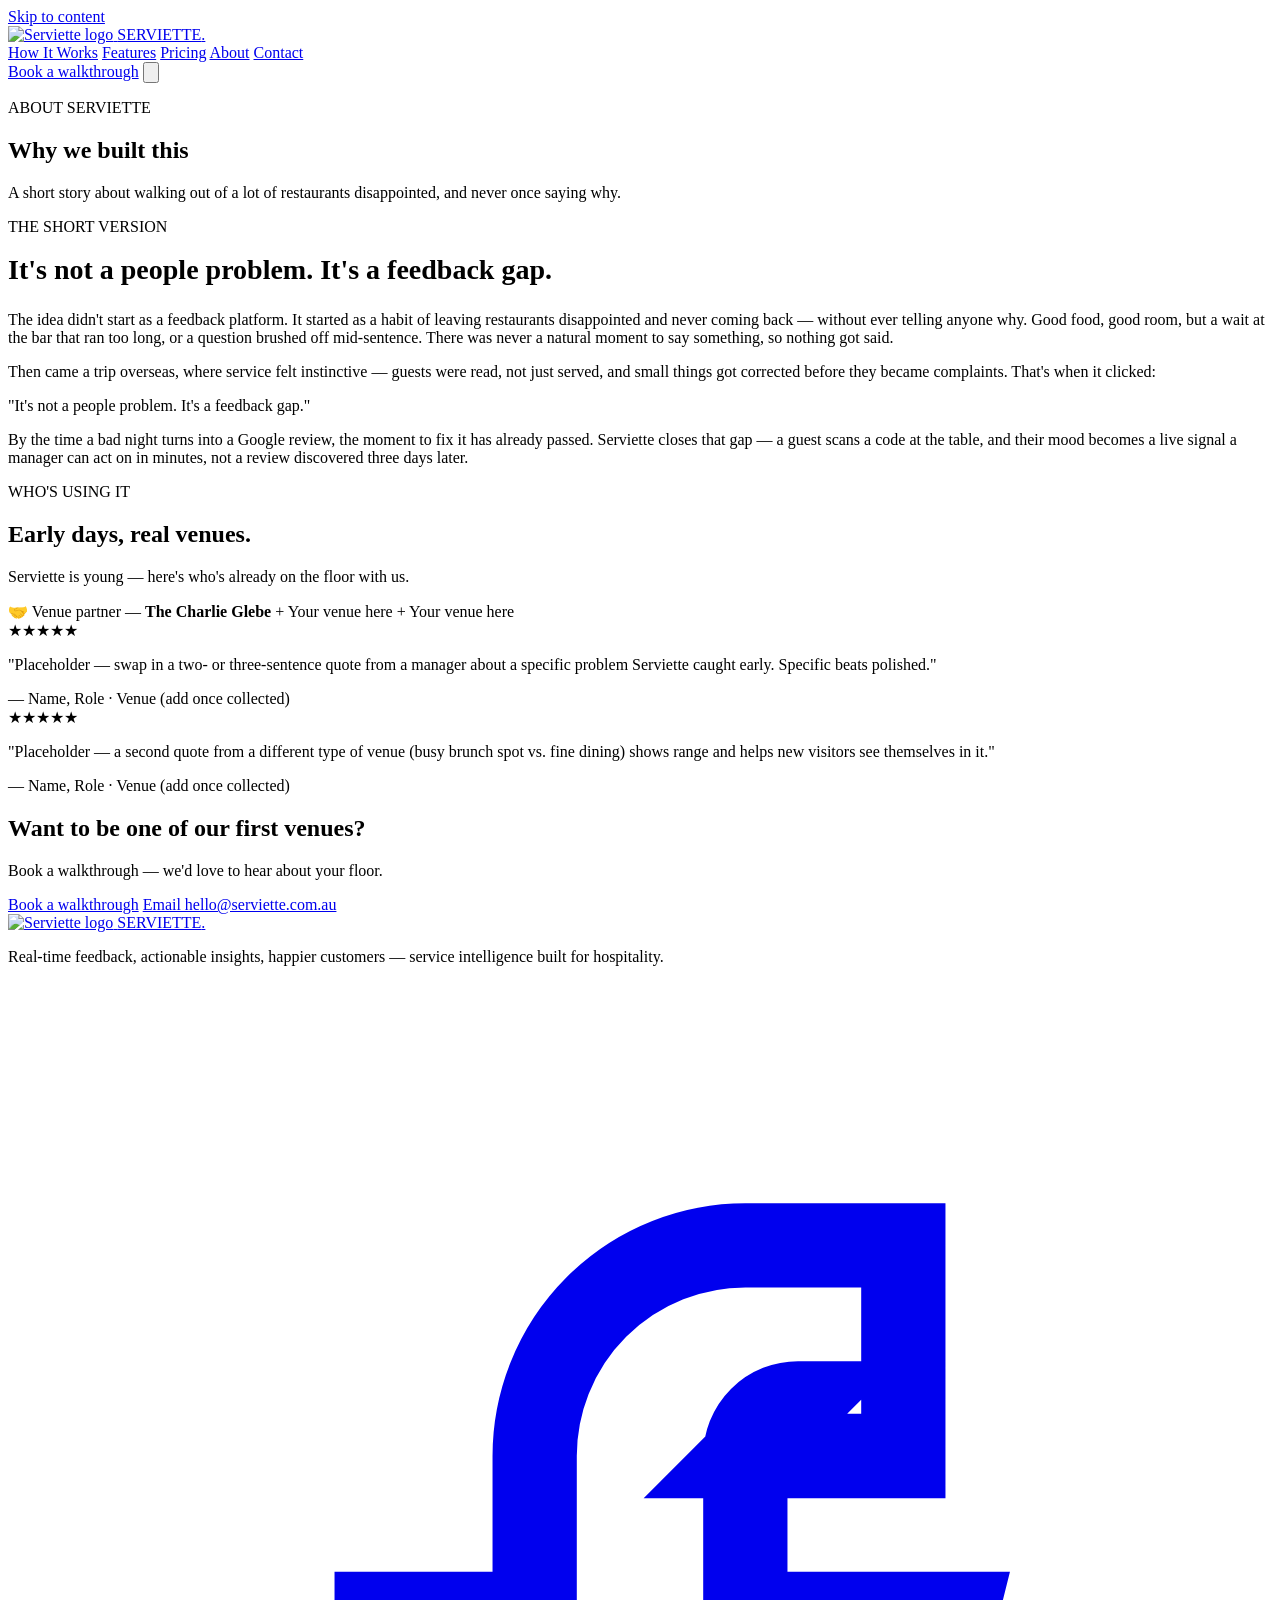
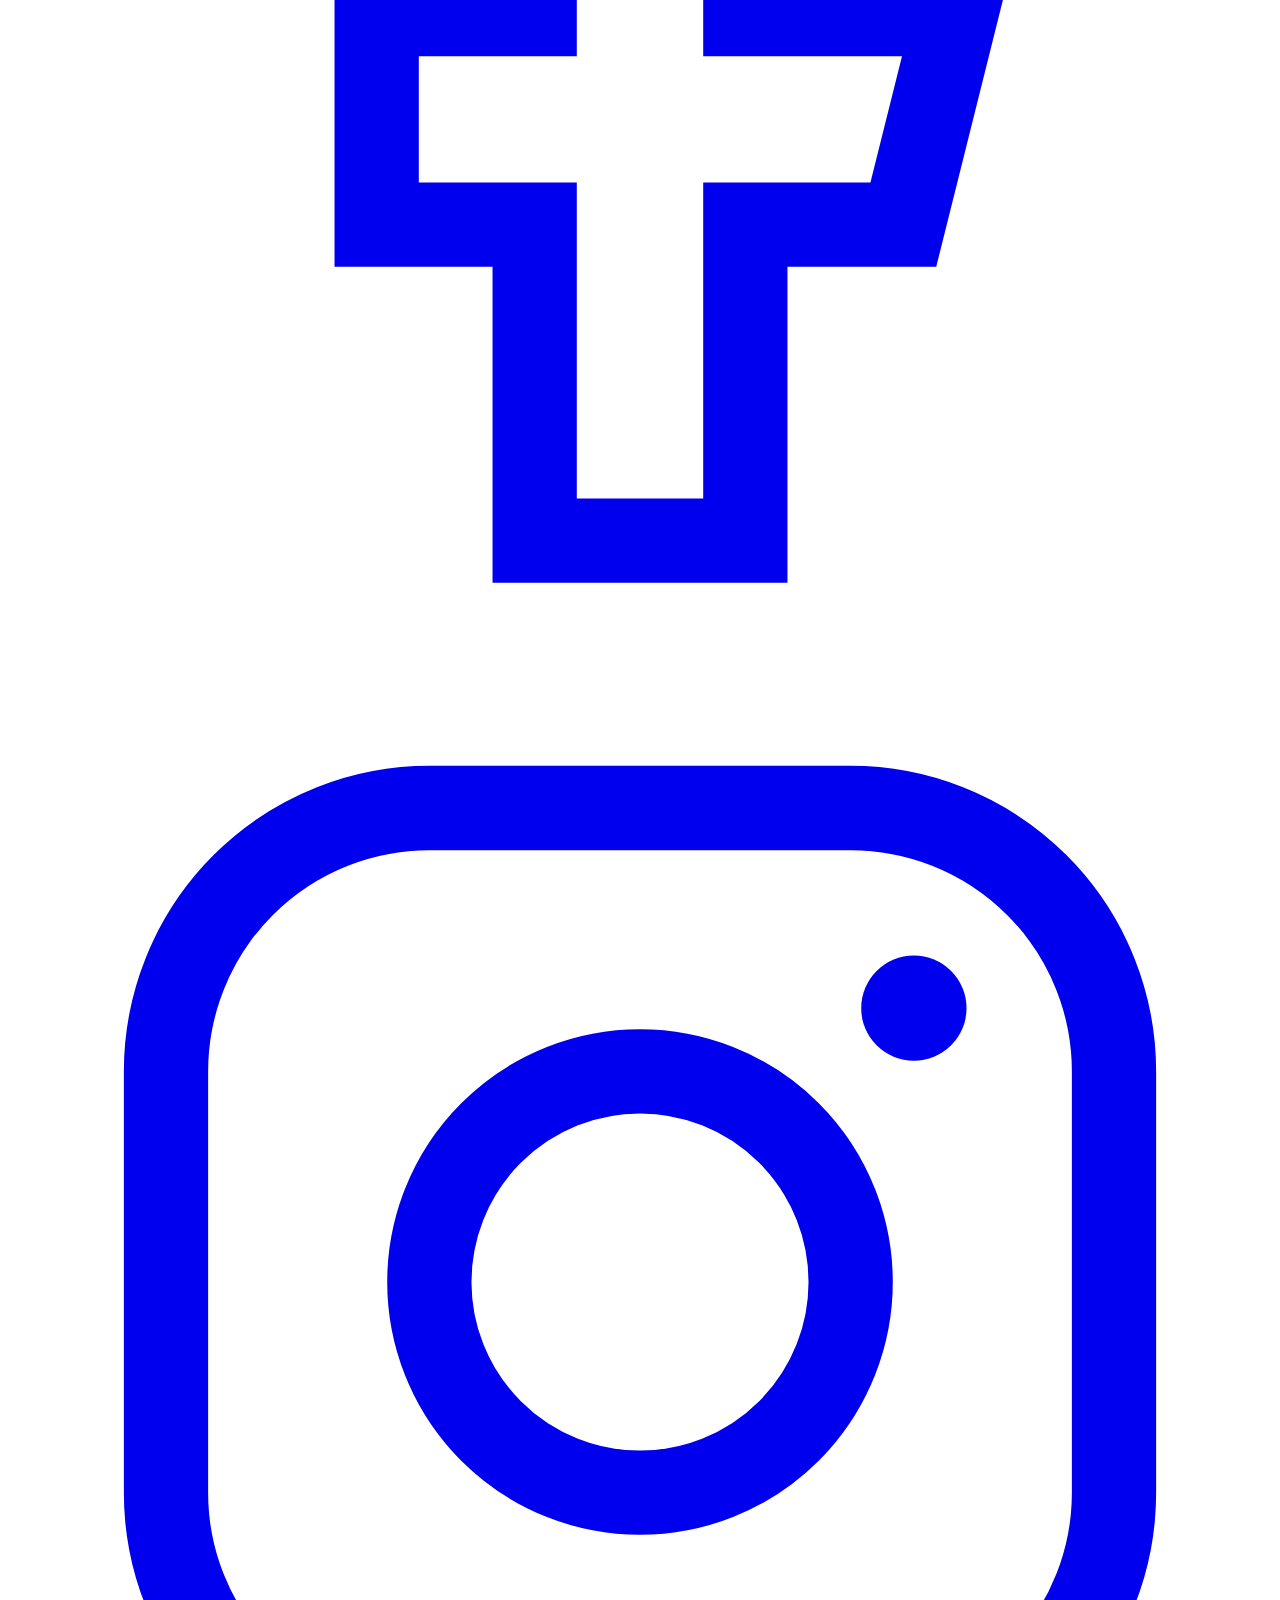
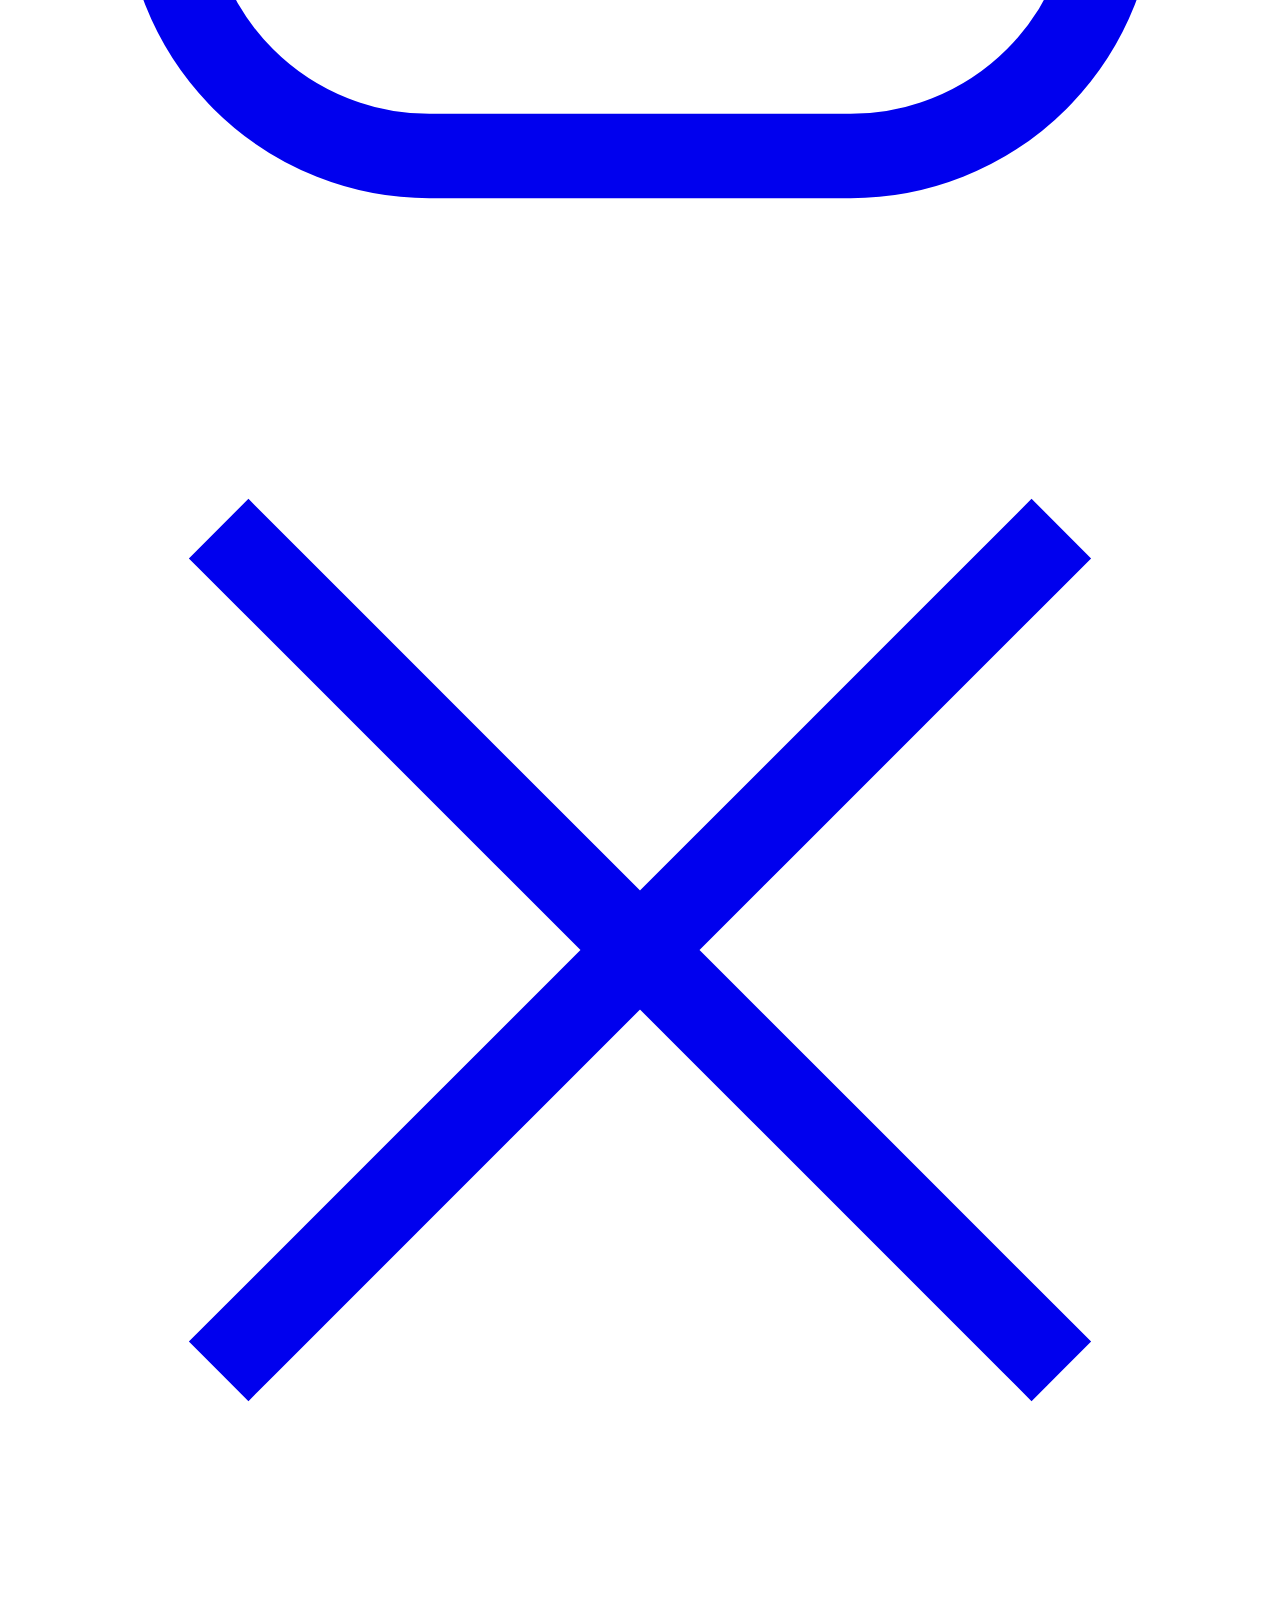
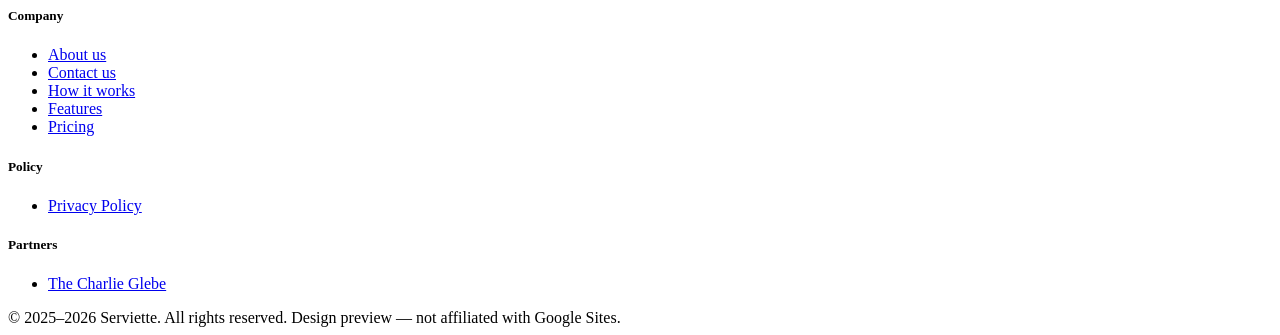
==== about-us.html @ 040f970f "Add files via upload" ====
<!DOCTYPE html>
<html lang="en">
<head>
<meta charset="UTF-8">
<meta name="viewport" content="width=device-width, initial-scale=1.0">
<title>About Us — Serviette</title>
<meta name="description" content="Why we built Serviette: it's not a people problem, it's a feedback gap.">
<link rel="icon" type="image/png" href="images/logo.png">
<link rel="preconnect" href="https://fonts.googleapis.com">
<link rel="preconnect" href="https://fonts.gstatic.com" crossorigin>
<link href="https://fonts.googleapis.com/css2?family=Manrope:wght@400;500;600;700;800&family=JetBrains+Mono:wght@500;600&display=swap" rel="stylesheet">
<link rel="stylesheet" href="css/styles.css">
</head>
<body>

<a href="#main" class="skip-link">Skip to content</a>

<header class="nav" id="siteNav">
  <div class="nav-row">
    <a href="index.html" class="brand-lockup">
      <span class="brand-mark"><img src="images/logo.png" alt="Serviette logo"></span>
      <span class="wordmark">SERVIETTE<span class="dot">.</span></span>
    </a>
    <nav class="nav-links" id="navLinks">
      <a href="how-it-works.html">How It Works</a>
      <a href="features.html">Features</a>
      <a href="packages.html">Pricing</a>
      <a href="about-us.html" class="active">About</a>
      <a href="contact.html">Contact</a>
    </nav>
    <div class="nav-cta">
      <a class="btn btn-primary" href="https://calendar.app.google/LqZYC1YsDhPSSBzCA" target="_blank" rel="noopener">Book a walkthrough</a>
      <button class="nav-toggle" id="navToggle" aria-label="Toggle menu" aria-expanded="false">
        <svg viewBox="0 0 24 24" fill="none" stroke="currentColor" stroke-width="1.8"><line x1="3" y1="7" x2="21" y2="7"/><line x1="3" y1="12" x2="21" y2="12"/><line x1="3" y1="17" x2="21" y2="17"/></svg>
      </button>
    </div>
  </div>
</header>

<main id="main">
  <section class="page-hero">
    <div class="wrap">
      <p class="eyebrow">ABOUT SERVIETTE</p>
      <h1>Why we built this</h1>
      <p class="hero-lede">A short story about walking out of a lot of restaurants disappointed, and never once saying why.</p>
    </div>
  </section>

  <section class="about-section section-pad" style="border-top:none;">
    <div class="wrap">
      <div class="about-grid">
        <div class="reveal">
          <p class="eyebrow">THE SHORT VERSION</p>
          <h2 style="font-size:clamp(22px,2.6vw,28px); margin-top:14px; line-height:1.3;">It's not a people problem. It's a feedback gap.</h2>
        </div>
        <div class="about-body reveal">
          <p>The idea didn't start as a feedback platform. It started as a habit of leaving restaurants disappointed and never coming back — without ever telling anyone why. Good food, good room, but a wait at the bar that ran too long, or a question brushed off mid-sentence. There was never a natural moment to say something, so nothing got said.</p>
          <p>Then came a trip overseas, where service felt instinctive — guests were read, not just served, and small things got corrected before they became complaints. That's when it clicked:</p>
          <p class="about-statement">"It's not a people problem. It's a feedback gap."</p>
          <p>By the time a bad night turns into a Google review, the moment to fix it has already passed. Serviette closes that gap — a guest scans a code at the table, and their mood becomes a live signal a manager can act on in minutes, not a review discovered three days later.</p>
        </div>
      </div>
    </div>
  </section>

  <section class="section-pad" id="trust" style="background:var(--bg-soft); border-top:1px solid var(--border);">
    <div class="wrap">
      <div class="section-head reveal">
        <p class="eyebrow">WHO'S USING IT</p>
        <h2>Early days, real venues.</h2>
        <p>Serviette is young — here's who's already on the floor with us.</p>
      </div>

      <div class="partner-row reveal">
        <span class="partner-chip">🤝 Venue partner — <strong>The Charlie Glebe</strong></span>
        <span class="partner-chip ghost">+ Your venue here</span>
        <span class="partner-chip ghost">+ Your venue here</span>
      </div>

      <div class="test-grid reveal">
        <div class="test-card">
          <div class="stars">★★★★★</div>
          <p>"Placeholder — swap in a two- or three-sentence quote from a manager about a specific problem Serviette caught early. Specific beats polished."</p>
          <footer>— Name, Role · Venue (add once collected)</footer>
        </div>
        <div class="test-card">
          <div class="stars">★★★★★</div>
          <p>"Placeholder — a second quote from a different type of venue (busy brunch spot vs. fine dining) shows range and helps new visitors see themselves in it."</p>
          <footer>— Name, Role · Venue (add once collected)</footer>
        </div>
      </div>
    </div>
  </section>

<section class="sub-cta">
    <div class="wrap">
      <h2>Want to be one of our first venues?</h2>
      <p>Book a walkthrough — we'd love to hear about your floor.</p>
      <div class="hero-ctas">
        <a class="btn btn-primary" href="https://calendar.app.google/LqZYC1YsDhPSSBzCA" target="_blank" rel="noopener">Book a walkthrough</a>
        <a class="btn btn-ghost" href="mailto:hello@serviette.com.au" target="_blank" rel="noopener">Email hello@serviette.com.au</a>
      </div>
    </div>
  </section>

</main>

<footer class="site-footer">
  <div class="wrap">
    <div class="footer-grid">
      <div class="footer-brand">
        <a href="index.html" class="brand-lockup">
          <span class="brand-mark"><img src="images/logo.png" alt="Serviette logo"></span>
          <span class="wordmark">SERVIETTE<span class="dot">.</span></span>
        </a>
        <p>Real-time feedback, actionable insights, happier customers — service intelligence built for hospitality.</p>
        <div class="footer-social">
          <a href="https://www.facebook.com/profile.php?id=61578158934396" target="_blank" rel="noopener" aria-label="Facebook"><svg viewBox="0 0 24 24" fill="none" stroke="currentColor" stroke-width="1.6"><path d="M14 9h3V5h-3a4 4 0 0 0-4 4v3H7v4h3v6h4v-6h3l1-4h-4V9a1 1 0 0 1 1-1z"/></svg></a>
          <a href="https://www.instagram.com/serviette.com.au/" target="_blank" rel="noopener" aria-label="Instagram"><svg viewBox="0 0 24 24" fill="none" stroke="currentColor" stroke-width="1.6"><rect x="3" y="3" width="18" height="18" rx="5"/><circle cx="12" cy="12" r="4"/><circle cx="17.2" cy="6.8" r="1" fill="currentColor" stroke="none"/></svg></a>
          <a href="https://x.com/ServietteAU" target="_blank" rel="noopener" aria-label="X"><svg viewBox="0 0 24 24" fill="none" stroke="currentColor" stroke-width="1.6"><path d="M4 4l16 16M20 4L4 20"/></svg></a>
        </div>
      </div>
      <div class="footer-col">
        <h5>Company</h5>
        <ul>
          <li><a href="about-us.html">About us</a></li>
          <li><a href="contact.html">Contact us</a></li>
          <li><a href="how-it-works.html">How it works</a></li>
          <li><a href="features.html">Features</a></li>
          <li><a href="packages.html">Pricing</a></li>
        </ul>
      </div>
      <div class="footer-col">
        <h5>Policy</h5>
        <ul><li><a href="privacy-policy.html">Privacy Policy</a></li></ul>
      </div>
      <div class="footer-col">
        <h5>Partners</h5>
        <ul><li><a href="https://www.thecharlie.au/" target="_blank" rel="noopener">The Charlie Glebe</a></li></ul>
      </div>
    </div>
    <div class="footer-bottom">
      <span>© 2025–2026 Serviette. All rights reserved.</span>
      <span>Design preview — not affiliated with Google Sites.</span>
    </div>
  </div>
</footer>

<script src="js/script.js"></script>
</body>
</html>
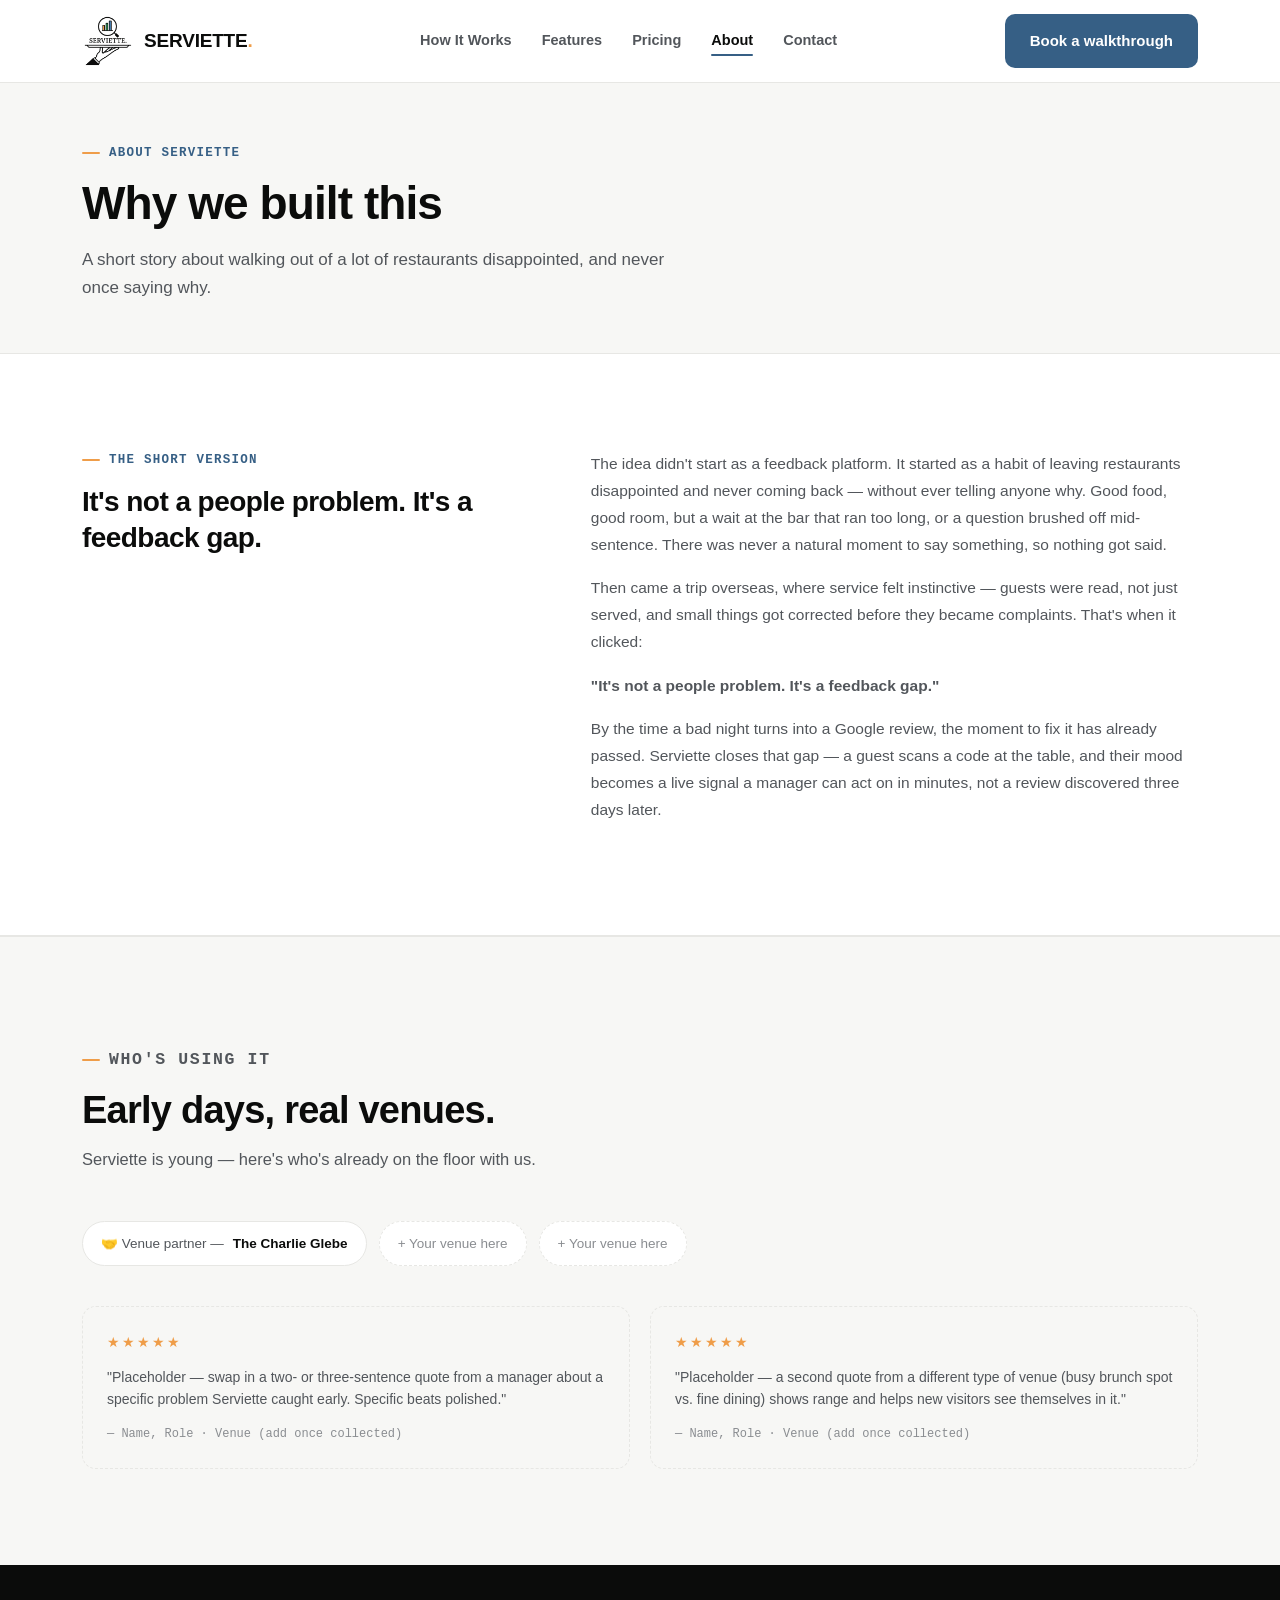
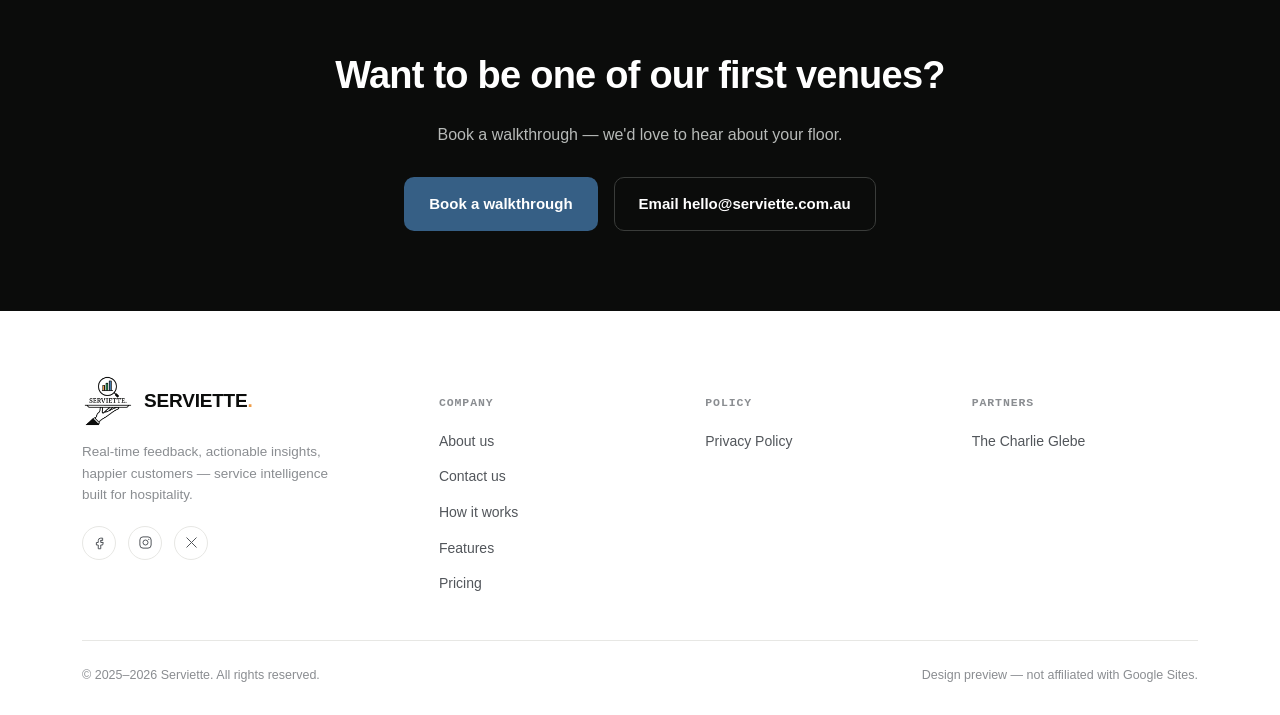
==== commit a998e70f: "Add files via upload" ====
--- a/about-us.html
+++ b/about-us.html
@@ -5,11 +5,11 @@
 <meta name="viewport" content="width=device-width, initial-scale=1.0">
 <title>About Us — Serviette</title>
 <meta name="description" content="Why we built Serviette: it's not a people problem, it's a feedback gap.">
-<link rel="icon" type="image/png" href="images/logo.png">
+<link rel="icon" type="image/png" href="logo.png">
 <link rel="preconnect" href="https://fonts.googleapis.com">
 <link rel="preconnect" href="https://fonts.gstatic.com" crossorigin>
 <link href="https://fonts.googleapis.com/css2?family=Manrope:wght@400;500;600;700;800&family=JetBrains+Mono:wght@500;600&display=swap" rel="stylesheet">
-<link rel="stylesheet" href="css/styles.css">
+<link rel="stylesheet" href="styles.css">
 </head>
 <body>
 
@@ -18,7 +18,7 @@
 <header class="nav" id="siteNav">
   <div class="nav-row">
     <a href="index.html" class="brand-lockup">
-      <span class="brand-mark"><img src="images/logo.png" alt="Serviette logo"></span>
+      <span class="brand-mark"><img src="logo.png" alt="Serviette logo"></span>
       <span class="wordmark">SERVIETTE<span class="dot">.</span></span>
     </a>
     <nav class="nav-links" id="navLinks">
@@ -110,7 +110,7 @@
     <div class="footer-grid">
       <div class="footer-brand">
         <a href="index.html" class="brand-lockup">
-          <span class="brand-mark"><img src="images/logo.png" alt="Serviette logo"></span>
+          <span class="brand-mark"><img src="logo.png" alt="Serviette logo"></span>
           <span class="wordmark">SERVIETTE<span class="dot">.</span></span>
         </a>
         <p>Real-time feedback, actionable insights, happier customers — service intelligence built for hospitality.</p>
@@ -146,6 +146,6 @@
   </div>
 </footer>
 
-<script src="js/script.js"></script>
+<script src="script.js"></script>
 </body>
 </html>
--- a/styles.css
+++ b/styles.css
@@ -0,0 +1,320 @@
+
+
+  /* ============ TOKENS — derived from the real Serviette logo ============ */
+  :root{
+    --ink:#0B0C0B;
+    --body-text:#52565B;
+    --muted:#8A8D91;
+    --white:#FFFFFF;
+    --bg-soft:#F7F7F5;
+    --border:#E7E7E4;
+
+    --blue:#4B85B9;      --blue-deep:#365F85;  --blue-tint:#EAF1F7;
+    --green:#39A562;     --green-deep:#2A7B49; --green-tint:#E8F5ED;
+    --orange:#EF9D49;    --orange-deep:#A26A31;--orange-tint:#FCEFE1;
+    --red:#D9534F;       --red-deep:#B23A3A;   --red-tint:#FBEAEA;
+
+    --font: 'Manrope', sans-serif;
+    --mono: 'JetBrains Mono', monospace;
+    --max: 1180px;
+    --radius: 14px;
+  }
+
+  *,*::before,*::after{box-sizing:border-box;}
+  html{scroll-behavior:smooth;}
+  body{
+    margin:0; background:var(--white); color:var(--ink);
+    font-family:var(--font); font-size:16px; line-height:1.6;
+    -webkit-font-smoothing:antialiased;
+  }
+  h1,h2,h3,h4{font-family:var(--font); font-weight:800; margin:0; color:var(--ink); letter-spacing:-0.02em;}
+  p{margin:0; color:var(--body-text);}
+  a{color:inherit; text-decoration:none;}
+  ul{margin:0; padding:0; list-style:none;}
+  img{max-width:100%; display:block;}
+  ::selection{background:var(--blue); color:var(--white);}
+  *:focus-visible{outline:2px solid var(--blue-deep); outline-offset:3px; border-radius:3px;}
+
+  .wrap{max-width:var(--max); margin:0 auto; padding:0 32px;}
+  .eyebrow{
+    font-family:var(--mono); font-size:12.5px; letter-spacing:0.1em; text-transform:uppercase;
+    color:var(--blue-deep); font-weight:600; display:flex; align-items:center; gap:9px;
+  }
+  .eyebrow::before{content:''; width:18px; height:2px; background:var(--orange); border-radius:2px;}
+  .section-head{max-width:620px; margin-bottom:48px;}
+  .section-head h2{font-size:clamp(26px,3.6vw,38px); line-height:1.18; margin-top:14px;}
+  .section-head p{color:var(--body-text); font-size:16.5px; margin-top:14px; max-width:520px;}
+  .section-pad{padding:96px 0;}
+  @media (max-width:700px){ .section-pad{padding:64px 0;} .wrap{padding:0 20px;} }
+
+  .btn{
+    display:inline-flex; align-items:center; justify-content:center; gap:8px;
+    padding:14px 24px; border-radius:10px; font-family:var(--font); font-weight:700; font-size:15px;
+    border:1.5px solid transparent; cursor:pointer; transition:transform .15s ease, background .15s ease, border-color .15s ease, box-shadow .15s ease;
+    white-space:nowrap;
+  }
+  .btn-primary{background:var(--blue-deep); color:var(--white);}
+  .btn-primary:hover{background:#2C4E6E; transform:translateY(-1px); box-shadow:0 10px 24px -10px rgba(54,95,133,0.55);}
+  .btn-ghost{background:var(--white); color:var(--ink); border-color:var(--border);}
+  .btn-ghost:hover{border-color:var(--ink); transform:translateY(-1px);}
+  .btn-block{width:100%;}
+
+  .reveal{opacity:0; transform:translateY(18px); transition:opacity .6s ease, transform .6s ease;}
+  .reveal.is-visible{opacity:1; transform:none;}
+  @media (prefers-reduced-motion: reduce){ .reveal{opacity:1; transform:none; transition:none;} html{scroll-behavior:auto;} }
+
+  .skip-link{position:absolute; left:-999px; top:0; background:var(--blue-deep); color:var(--white); padding:12px 18px; z-index:200; font-weight:700; border-radius:0 0 8px 0;}
+  .skip-link:focus{left:0; top:0;}
+
+  /* brand mark — reused in nav + footer via CSS so the image data appears once */
+  .brand-mark{
+    width:52px; height:52px; display:block;
+  }
+  .brand-mark img{width:100%; height:100%; object-fit:contain;}
+
+  /* ============ MULTI-PAGE NAV STATE ============ */
+  .nav-links a.active{color:var(--ink); position:relative;}
+  .nav-links a.active::after{
+    content:''; position:absolute; left:0; right:0; bottom:-3px; height:2px;
+    background:var(--blue-deep); border-radius:2px;
+  }
+  @media (max-width:900px){ .nav-links a.active::after{display:none;} .nav-links a.active{background:var(--bg-soft);} }
+
+  /* ============ INTERIOR PAGE HERO ============ */
+  .page-hero{padding:60px 0 52px; border-bottom:1px solid var(--border); background:var(--bg-soft);}
+  .page-hero .wrap > p.eyebrow{margin-bottom:0;}
+  .page-hero h1{font-size:clamp(30px,4.2vw,46px); margin-top:14px; line-height:1.16;}
+  .page-hero p.hero-lede{font-size:17px; color:var(--body-text); margin-top:16px; max-width:600px; line-height:1.6;}
+
+  /* ============ CONTACT PAGE ============ */
+  .contact-grid{display:grid; grid-template-columns:1fr 1fr; gap:22px; margin-bottom:56px;}
+  .contact-card{background:var(--white); border:1.5px solid var(--border); border-radius:18px; padding:32px 28px;}
+  .contact-card.featured{border-color:var(--blue-deep); box-shadow:0 20px 44px -22px rgba(54,95,133,0.28);}
+  .contact-card .c-icon{width:42px; height:42px; border-radius:11px; display:flex; align-items:center; justify-content:center; background:var(--blue-tint); color:var(--blue-deep); margin-bottom:16px;}
+  .contact-card .c-icon svg{width:21px; height:21px;}
+  .contact-card h3{font-size:19px; font-weight:800;}
+  .contact-card p{font-size:14.5px; margin-top:8px; margin-bottom:20px; line-height:1.6;}
+  .contact-direct{display:flex; flex-wrap:wrap; gap:16px; align-items:center; padding:28px 0; border-top:1px solid var(--border); border-bottom:1px solid var(--border); margin-bottom:40px;}
+  .contact-direct a{display:flex; align-items:center; gap:9px; font-weight:700; font-size:15px; color:var(--ink);}
+  .contact-direct a svg{width:18px; height:18px; color:var(--blue-deep);}
+  .contact-direct .divider{width:1px; height:20px; background:var(--border);}
+  @media (max-width:800px){ .contact-grid{grid-template-columns:1fr;} .contact-direct{flex-direction:column; align-items:flex-start; gap:14px;} .contact-direct .divider{display:none;} }
+
+  /* ============ PRIVACY PAGE ============ */
+  .policy-notice{display:flex; gap:14px; background:var(--orange-tint); border:1px solid #F0D8B8; border-radius:12px; padding:18px 20px; margin-bottom:44px; align-items:flex-start;}
+  .policy-notice svg{width:20px; height:20px; color:var(--orange-deep); flex-shrink:0; margin-top:1px;}
+  .policy-notice p{font-size:14px; color:#6B5230; line-height:1.6;}
+  .policy-section{margin-bottom:34px;}
+  .policy-section h2{font-size:19px; font-weight:800; margin-bottom:10px;}
+  .policy-section p{font-size:14.5px; line-height:1.7; color:var(--body-text);}
+  .policy-section p code{font-family:var(--mono); font-size:12.5px; background:var(--orange-tint); padding:2px 6px; border-radius:4px; color:var(--orange-deep);}
+
+  /* ============ SUB-CTA (reused on interior pages) ============ */
+  .sub-cta{background:var(--ink); text-align:center; padding:80px 0;}
+  .sub-cta h2{font-size:clamp(26px,3.6vw,38px); max-width:640px; margin:0 auto; color:var(--white);}
+  .sub-cta p{color:#B7BAB8; font-size:16px; margin:16px auto 0; max-width:440px;}
+  .sub-cta .hero-ctas{justify-content:center; margin-top:30px;}
+  .sub-cta .btn-ghost{background:transparent; border-color:#3A3C3A; color:var(--white);}
+  .sub-cta .btn-ghost:hover{border-color:var(--white);}
+
+  /* ============ SECTION LINK (teasers on home) ============ */
+  .section-link{display:inline-flex; align-items:center; gap:6px; font-weight:700; font-size:14.5px; color:var(--blue-deep); margin-top:8px;}
+  .section-link svg{width:15px; height:15px; transition:transform .15s ease;}
+  .section-link:hover svg{transform:translateX(3px);}
+  .wordmark{font-family:var(--font); font-weight:800; font-size:19px; letter-spacing:-0.01em; color:var(--ink);}
+  .wordmark .dot{color:var(--orange);}
+  .brand-lockup{display:flex; align-items:center; gap:10px;}
+
+  /* ============ NAV ============ */
+  header.nav{position:sticky; top:0; z-index:100; background:rgba(255,255,255,0.92); backdrop-filter:blur(8px); -webkit-backdrop-filter:blur(8px); border-bottom:1px solid var(--border);}
+  .nav-row{display:flex; align-items:center; justify-content:space-between; padding:14px 32px; max-width:var(--max); margin:0 auto;}
+  .nav-links{display:flex; align-items:center; gap:30px;}
+  .nav-links a{font-size:14.5px; font-weight:600; color:var(--body-text); transition:color .15s ease;}
+  .nav-links a:hover{color:var(--ink);}
+  .nav-cta{display:flex; align-items:center; gap:14px;}
+  .nav-toggle{display:none; background:none; border:none; color:var(--ink); cursor:pointer; padding:6px;}
+  .nav-toggle svg{width:24px; height:24px;}
+
+  @media (max-width:900px){
+    .nav-links{
+      position:absolute; top:100%; left:0; right:0; flex-direction:column; align-items:flex-start;
+      background:var(--white); padding:8px 24px 22px; gap:0; border-bottom:1px solid var(--border);
+      max-height:0; overflow:hidden; transition:max-height .3s ease;
+    }
+    header.nav.open .nav-links{max-height:400px;}
+    .nav-links a{padding:12px 0; width:100%; border-bottom:1px solid var(--bg-soft);}
+    .nav-cta .btn-ghost{display:none;}
+    .nav-toggle{display:block;}
+  }
+
+  /* ============ HERO ============ */
+  .hero{padding:76px 0 60px;}
+  .hero-grid{display:grid; grid-template-columns:1fr 1fr; gap:56px; align-items:center;}
+  .hero h1{font-size:clamp(34px,4.4vw,52px); line-height:1.12;}
+  .hero-sub{font-size:17.5px; color:var(--body-text); max-width:470px; margin-top:20px; line-height:1.65;}
+  .hero-ctas{display:flex; align-items:center; gap:16px; margin-top:30px; flex-wrap:wrap;}
+  .hero-fine{margin-top:18px; font-size:13.5px; color:var(--muted); display:flex; align-items:center; gap:8px;}
+  .hero-fine svg{width:15px; height:15px; color:var(--green);}
+  @media (max-width:960px){ .hero-grid{grid-template-columns:1fr;} .hero-sub{max-width:none;} }
+
+  /* ---- product mockup (hero visual) ---- */
+  .mock-card{background:var(--white); border:1px solid var(--border); border-radius:20px; box-shadow:0 30px 60px -24px rgba(11,12,11,0.18); overflow:hidden;}
+  .mock-topbar{display:flex; align-items:center; gap:8px; padding:12px 16px; background:var(--bg-soft); border-bottom:1px solid var(--border);}
+  .mock-dot{width:9px; height:9px; border-radius:50%; background:var(--border);}
+  .mock-url{margin:0 auto; font-family:var(--mono); font-size:11.5px; color:var(--muted);}
+  .mock-body{padding:22px 22px 8px;}
+  .mock-head{display:flex; align-items:center; justify-content:space-between;}
+  .mock-head strong{font-size:15px; font-weight:800;}
+  .live-badge{display:inline-flex; align-items:center; gap:6px; font-family:var(--mono); font-size:11px; font-weight:600; color:var(--green-deep); background:var(--green-tint); padding:5px 10px; border-radius:20px;}
+  .live-badge::before{content:''; width:6px; height:6px; border-radius:50%; background:var(--green); animation:pulse 1.8s infinite;}
+  @keyframes pulse{0%,100%{opacity:1;} 50%{opacity:0.4;}}
+
+  .mock-stats{display:flex; gap:28px; margin-top:20px;}
+  .mock-stat .num{font-family:var(--mono); font-size:26px; font-weight:600; color:var(--ink);}
+  .mock-stat .num.up{color:var(--green-deep);}
+  .mock-stat .lbl{font-size:12px; color:var(--muted); margin-top:2px;}
+
+  .mock-chart{display:flex; align-items:flex-end; gap:5px; height:44px; margin:20px 0 4px;}
+  .mock-chart span{flex:1; border-radius:3px 3px 0 0; background:var(--blue);}
+  .mock-chart span:nth-child(3n+2){background:var(--green);}
+  .mock-chart span:nth-child(4n+1){background:var(--orange);}
+
+  .mock-feed{margin-top:14px; border-top:1px solid var(--border);}
+  .feed-frame{height:230px; overflow:hidden; position:relative; mask-image:linear-gradient(to bottom, black 78%, transparent); -webkit-mask-image:linear-gradient(to bottom, black 78%, transparent);}
+  .feed-track{animation:feedScroll 18s linear infinite;}
+  .feed-frame:hover .feed-track{animation-play-state:paused;}
+  @keyframes feedScroll{ from{transform:translateY(0);} to{transform:translateY(-50%);} }
+  @media (prefers-reduced-motion: reduce){ .feed-track{animation:none;} }
+  .feed-row{display:flex; align-items:center; gap:12px; padding:13px 0; border-bottom:1px solid var(--bg-soft);}
+  .feed-table{font-family:var(--mono); font-size:12px; color:var(--muted); width:58px; flex-shrink:0;}
+  .feed-comment{font-size:13.5px; color:var(--ink); flex-grow:1; overflow:hidden; text-overflow:ellipsis; white-space:nowrap;}
+  .feed-score{font-family:var(--mono); font-size:12px; font-weight:700; padding:3px 8px; border-radius:6px; flex-shrink:0;}
+  .feed-score.g{color:var(--green-deep); background:var(--green-tint);}
+  .feed-score.a{color:var(--orange-deep); background:var(--orange-tint);}
+  .feed-score.r{color:var(--red-deep); background:var(--red-tint);}
+
+  /* ============ STATS ============ */
+  .stats-bar{background:var(--bg-soft); border-top:1px solid var(--border); border-bottom:1px solid var(--border); padding:52px 0;}
+  .stats-row{display:grid; grid-template-columns:repeat(3,1fr); gap:20px; margin-top:22px;}
+  .stat{text-align:left;}
+  .stat-num{font-family:var(--mono); font-size:clamp(30px,4vw,42px); font-weight:700;}
+  .stat-num.blue{color:var(--blue-deep);} .stat-num.green{color:var(--green-deep);} .stat-num.orange{color:var(--orange-deep);}
+  .stat-label{font-size:14.5px; color:var(--body-text); margin-top:4px; font-weight:600;}
+  @media (max-width:700px){ .stats-row{grid-template-columns:1fr; gap:28px;} }
+
+  /* ============ HOW IT WORKS ============ */
+  .steps{display:grid; grid-template-columns:repeat(3,1fr); gap:28px;}
+  .step{padding:0;}
+  .step-num{font-family:var(--mono); font-size:13px; font-weight:700; color:var(--white); background:var(--blue-deep); width:30px; height:30px; border-radius:50%; display:flex; align-items:center; justify-content:center;}
+  .step h3{font-size:19px; margin-top:16px; font-weight:800;}
+  .step p{font-size:14.5px; margin-top:8px; line-height:1.6;}
+  @media (max-width:800px){ .steps{grid-template-columns:1fr; gap:32px;} }
+
+  /* ============ BEFORE / AFTER ============ */
+  .gap-section{background:var(--bg-soft); border-top:1px solid var(--border); border-bottom:1px solid var(--border);}
+  .toggle-row{display:inline-flex; background:var(--white); border:1px solid var(--border); border-radius:10px; padding:4px; margin-bottom:32px;}
+  .toggle-btn{font-family:var(--font); font-size:13.5px; font-weight:700; padding:9px 18px; border-radius:7px; border:none; background:none; color:var(--muted); cursor:pointer; transition:all .2s ease;}
+  .toggle-btn.active{background:var(--blue-deep); color:var(--white);}
+  .timeline{display:none; flex-direction:column;}
+  .timeline.active{display:flex;}
+  .tl-item{display:grid; grid-template-columns:96px 1px 1fr; gap:20px; padding-bottom:28px; position:relative;}
+  .tl-item:last-child{padding-bottom:0;}
+  .tl-time{font-family:var(--mono); font-size:12.5px; color:var(--blue-deep); font-weight:600; padding-top:2px;}
+  .tl-line{background:var(--border);}
+  .tl-item::after{content:''; position:absolute; left:96px; top:6px; width:9px; height:9px; margin-left:-4.5px; border-radius:50%; background:var(--muted);}
+  .tl-item.bad::after{background:var(--red);}
+  .tl-item.good::after{background:var(--green);}
+  .tl-text strong{display:block; font-size:15.5px; color:var(--ink); margin-bottom:3px; font-weight:700;}
+  .tl-text span{font-size:14px; color:var(--body-text);}
+  .gap-grid{display:grid; grid-template-columns:1fr 1fr; gap:60px; align-items:start;}
+  @media (max-width:900px){ .gap-grid{grid-template-columns:1fr; gap:36px;} }
+
+  /* ============ FEATURES ============ */
+  .feat-group-title{font-family:var(--mono); font-size:12px; letter-spacing:0.08em; text-transform:uppercase; color:var(--muted); margin:44px 0 20px; font-weight:600;}
+  .feat-group-title:first-of-type{margin-top:0;}
+  .feat-grid{display:grid; grid-template-columns:repeat(4,1fr); gap:16px;}
+  .feat-grid.cols-2{grid-template-columns:repeat(2,1fr);}
+  .feat-grid.cols-3{grid-template-columns:repeat(3,1fr);}
+  .feat-card{background:var(--white); border:1px solid var(--border); border-radius:var(--radius); padding:22px 20px; transition:box-shadow .2s ease, transform .2s ease;}
+  .feat-card:hover{box-shadow:0 16px 32px -18px rgba(11,12,11,0.18); transform:translateY(-2px);}
+  .feat-icon{width:38px; height:38px; border-radius:10px; display:flex; align-items:center; justify-content:center;}
+  .feat-icon.blue{background:var(--blue-tint); color:var(--blue-deep);}
+  .feat-icon.green{background:var(--green-tint); color:var(--green-deep);}
+  .feat-icon.orange{background:var(--orange-tint); color:var(--orange-deep);}
+  .feat-icon svg{width:19px; height:19px;}
+  .feat-card h4{font-size:15.5px; margin-top:14px; font-weight:700;}
+  .feat-card p{font-size:13.5px; margin-top:6px; line-height:1.55;}
+  @media (max-width:900px){ .feat-grid, .feat-grid.cols-2, .feat-grid.cols-3{grid-template-columns:repeat(2,1fr);} }
+  @media (max-width:560px){ .feat-grid, .feat-grid.cols-2, .feat-grid.cols-3{grid-template-columns:1fr;} }
+
+  /* ============ ABOUT ============ */
+  .about-section{border-top:1px solid var(--border); border-bottom:1px solid var(--border);}
+  .about-grid{display:grid; grid-template-columns:0.85fr 1.15fr; gap:60px; align-items:start;}
+  .about-body p{color:var(--body-text); font-size:15.5px; line-height:1.75; margin-bottom:16px;}
+  .about-statement{font-size:clamp(20px,2.2vw,26px); font-weight:800; color:var(--ink); line-height:1.4; margin:6px 0 22px;}
+  @media (max-width:900px){ .about-grid{grid-template-columns:1fr;} }
+
+  /* ============ TRUST ============ */
+  .partner-row{display:flex; align-items:center; gap:12px; flex-wrap:wrap; margin-bottom:40px;}
+  .partner-chip{display:flex; align-items:center; gap:9px; border:1px solid var(--border); background:var(--white); padding:11px 18px; border-radius:30px; font-size:13.5px; color:var(--body-text);}
+  .partner-chip strong{color:var(--ink); font-weight:700;}
+  .partner-chip.ghost{border-style:dashed; color:var(--muted);}
+  .test-grid{display:grid; grid-template-columns:repeat(2,1fr); gap:20px;}
+  .test-card{border:1.5px dashed var(--border); border-radius:var(--radius); padding:24px; background:var(--bg-soft);}
+  .test-card .stars{color:var(--orange); font-size:14px; letter-spacing:2px;}
+  .test-card p{font-size:14px; color:var(--body-text); margin-top:12px; line-height:1.6;}
+  .test-card footer{margin-top:14px; font-size:12px; font-family:var(--mono); color:var(--muted);}
+  @media (max-width:800px){ .test-grid{grid-template-columns:1fr;} }
+
+  /* ============ PRICING ============ */
+  .price-grid{display:grid; grid-template-columns:repeat(3,1fr); gap:20px; align-items:stretch;}
+  .price-card{background:var(--white); border:1.5px solid var(--border); border-radius:18px; padding:30px 26px; display:flex; flex-direction:column;}
+  .price-card.featured{border-color:var(--blue-deep); box-shadow:0 20px 44px -22px rgba(54,95,133,0.35); position:relative;}
+  .price-ribbon{display:inline-block; font-family:var(--mono); font-size:11px; font-weight:700; letter-spacing:0.04em; color:var(--white); background:var(--blue-deep); padding:5px 12px; border-radius:20px; margin-bottom:16px; width:fit-content;}
+  .price-name{font-size:19px; font-weight:800;}
+  .price-amt{font-family:var(--mono); font-size:34px; font-weight:700; margin-top:8px; color:var(--ink);}
+  .price-amt span{font-size:13px; color:var(--muted); font-family:var(--font); font-weight:600;}
+  .price-list{margin:22px 0 26px; display:flex; flex-direction:column; gap:11px; flex-grow:1;}
+  .price-list li{display:flex; gap:9px; font-size:14px; color:var(--body-text); align-items:flex-start;}
+  .price-list li svg{width:16px; height:16px; color:var(--green); flex-shrink:0; margin-top:3px;}
+  @media (max-width:900px){ .price-grid{grid-template-columns:1fr; max-width:400px; margin:0 auto;} }
+
+  /* ============ FAQ ============ */
+  .faq-list{max-width:740px;}
+  .faq-item{border-bottom:1px solid var(--border);}
+  .faq-item summary{padding:22px 2px; font-size:16px; font-weight:700; cursor:pointer; list-style:none; display:flex; align-items:center; justify-content:space-between; gap:20px;}
+  .faq-item summary::-webkit-details-marker{display:none;}
+  .faq-plus{width:20px; height:20px; flex-shrink:0; position:relative;}
+  .faq-plus::before,.faq-plus::after{content:''; position:absolute; background:var(--blue-deep); border-radius:1px; transition:transform .25s ease;}
+  .faq-plus::before{width:13px; height:2px; top:9px; left:3.5px;}
+  .faq-plus::after{width:2px; height:13px; top:3.5px; left:9px;}
+  details[open] .faq-plus::after{transform:rotate(90deg);}
+  .faq-item p{padding:0 2px 22px; color:var(--body-text); font-size:14.5px; max-width:600px; line-height:1.65;}
+  .faq-item p code{font-family:var(--mono); font-size:12.5px; background:var(--orange-tint); padding:2px 6px; border-radius:4px; color:var(--orange-deep);}
+
+  /* ============ FINAL CTA ============ */
+  .final-cta{background:var(--ink); text-align:center; padding:96px 0;}
+  .final-cta .eyebrow{justify-content:center; color:var(--orange);}
+  .final-cta .eyebrow::before{background:var(--blue);}
+  .final-cta h2{font-size:clamp(28px,4vw,42px); max-width:680px; margin:16px auto 0; color:var(--white);}
+  .final-cta p{color:#B7BAB8; font-size:16.5px; margin:18px auto 0; max-width:460px;}
+  .final-cta .hero-ctas{justify-content:center; margin-top:32px;}
+  .final-cta .btn-ghost{background:transparent; border-color:#3A3C3A; color:var(--white);}
+  .final-cta .btn-ghost:hover{border-color:var(--white);}
+
+  /* ============ FOOTER ============ */
+  footer.site-footer{padding:64px 0 30px;}
+  .footer-grid{display:grid; grid-template-columns:1.4fr repeat(3,1fr); gap:40px; padding-bottom:44px;}
+  .footer-brand p{color:var(--muted); font-size:13.5px; margin-top:14px; max-width:270px; line-height:1.6;}
+  .footer-social{display:flex; gap:12px; margin-top:20px;}
+  .footer-social a{width:34px; height:34px; border:1px solid var(--border); border-radius:50%; display:flex; align-items:center; justify-content:center; color:var(--body-text); transition:all .2s ease;}
+  .footer-social a:hover{border-color:var(--ink); color:var(--ink);}
+  .footer-social svg{width:15px; height:15px;}
+  .footer-col h5{font-family:var(--mono); font-size:11.5px; text-transform:uppercase; letter-spacing:0.08em; color:var(--muted); margin-bottom:15px; font-weight:600;}
+  .footer-col ul{display:flex; flex-direction:column; gap:10px;}
+  .footer-col a{font-size:14px; color:var(--body-text); transition:color .15s ease;}
+  .footer-col a:hover{color:var(--ink);}
+  .footer-bottom{border-top:1px solid var(--border); padding-top:24px; display:flex; justify-content:space-between; flex-wrap:wrap; gap:10px; font-size:12.5px; color:var(--muted);}
+  @media (max-width:800px){ .footer-grid{grid-template-columns:1fr 1fr; row-gap:32px;} }
+  @media (max-width:500px){ .footer-grid{grid-template-columns:1fr;} }
+
